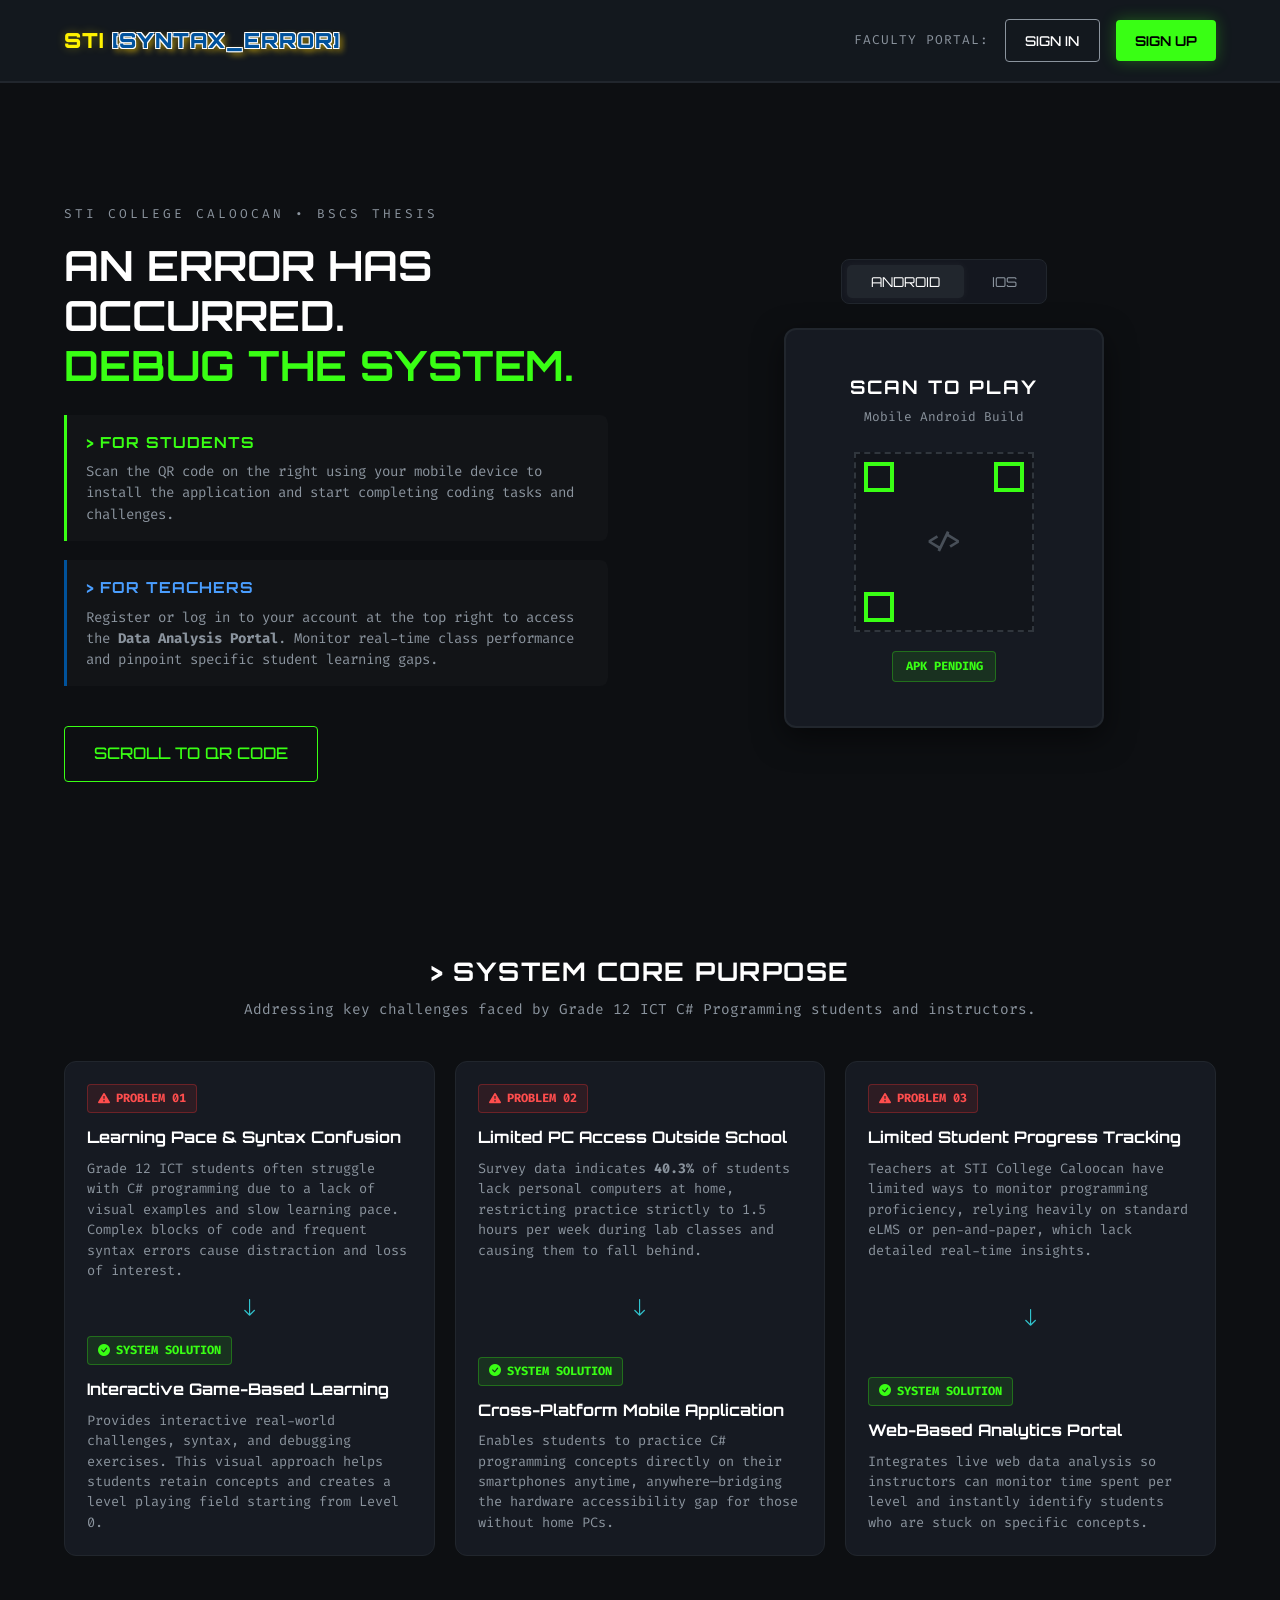
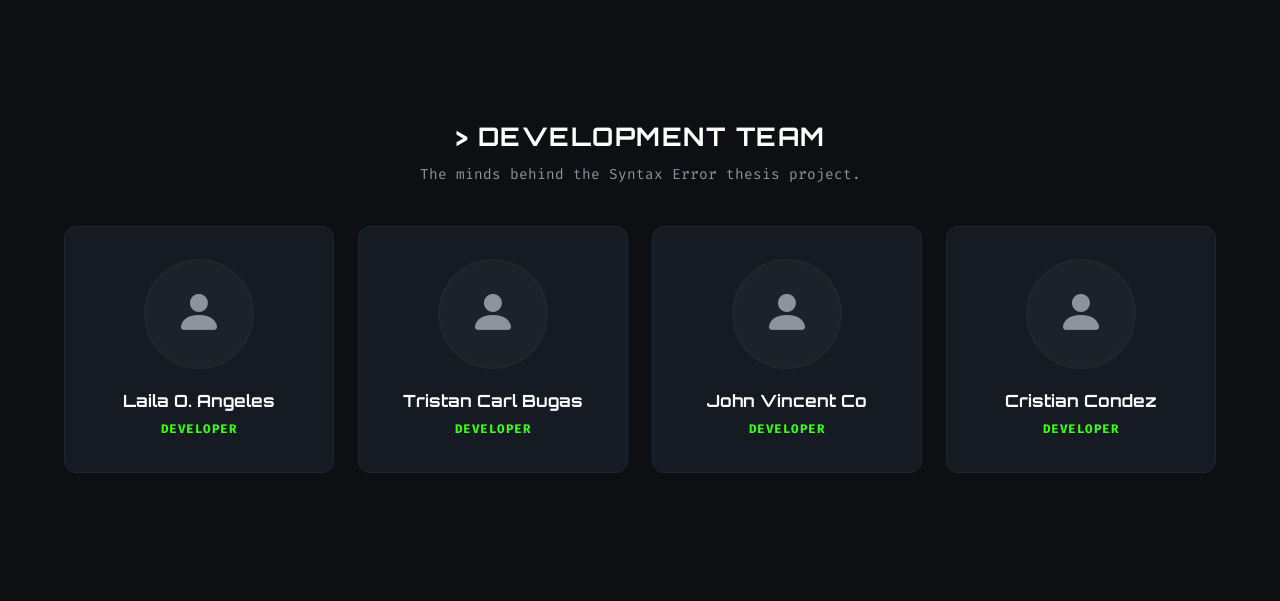
==== index.html @ 2ed21e14 "Test run" ====
<!DOCTYPE html>
<html lang="en">
<head>
    <meta charset="UTF-8">
    <meta name="viewport" content="width=device-width, initial-scale=1.0">
    <title>Syntax Error | STI Caloocan Thesis Project</title>
    <!-- Fonts -->
    <link href="https://fonts.googleapis.com/css2?family=Fira+Code:wght@400;700&family=Orbitron:wght@500;900&display=swap" rel="stylesheet">
    <!-- Bootstrap Icons CDN for system badges & arrows -->
    <link rel="stylesheet" href="https://cdn.jsdelivr.net/npm/bootstrap-icons@1.11.1/font/bootstrap-icons.css">
    <link rel="stylesheet" href="style.css">
</head>
<body>

    <!-- Header / Navigation Bar -->
    <header class="navbar">
        <div class="logo">
            <span class="sti-text">STI</span> <span class="game-title">[SYNTAX_ERROR]</span>
        </div>
        <div class="auth-buttons">
            <span class="portal-label">Faculty Portal:</span>
            <a href="Components/LogIn.html" class="btn btn-secondary">Sign In</a>
            <a href="Components/register.html" class="btn btn-primary">Sign Up</a>
        </div>
    </header>

    <!-- Hero Section -->
    <main class="hero-container">
        <section class="game-intro">
            <p class="school-tag">STI COLLEGE CALOOCAN • BSCS THESIS</p>
            <h1>AN ERROR HAS OCCURRED. <br><span class="glitch-text">DEBUG THE SYSTEM.</span></h1>
            
            <div class="info-split">
                <div class="info-block">
                    <h2 class="block-title">&gt; FOR STUDENTS</h2>
                    <p>Scan the QR code on the right using your mobile device to install the application and start completing coding tasks and challenges.</p>
                </div>
                
                <div class="info-block">
                    <h2 class="block-title">&gt; FOR TEACHERS</h2>
                    <p>Register or log in to your account at the top right to access the <strong>Data Analysis Portal</strong>. Monitor real-time class performance and pinpoint specific student learning gaps.</p>
                </div>
            </div>

            <div class="cta-actions">
                <a href="#qr-section" class="btn btn-outline-neon btn-large">Scroll to QR Code</a>
            </div>
        </section>

        <!-- 3D Interactive Card Section -->
        <section id="qr-section" class="qr-container">
            <div class="toggle-container">
                <button id="btn-android" class="toggle-btn active">Android</button>
                <button id="btn-ios" class="toggle-btn">iOS</button>
            </div>

            <div class="flip-card">
                <div class="flip-card-inner" id="qr-card-inner">
                    
                    <!-- Android Front Card -->
                    <div class="qr-card card-front">
                        <h3>SCAN TO PLAY</h3>
                        <p class="qr-sub">Mobile Android Build</p>
                        
                        <div class="qr-placeholder android-theme">
                            <div class="qr-corner top-left"></div>
                            <div class="qr-corner top-right"></div>
                            <div class="qr-corner bottom-left"></div>
                            <div class="qr-center-icon">
                                <span class="code-symbol">&lt;/&gt;</span>
                            </div>
                        </div>
                        <span class="status-badge">APK PENDING</span>
                    </div>

                    <!-- iOS Back Card -->
                    <div class="qr-card card-back">
                        <h3>SCAN TO PLAY</h3>
                        <p class="qr-sub">Mobile iOS Build</p>
                        
                        <div class="qr-placeholder ios-theme">
                            <div class="qr-corner top-left"></div>
                            <div class="qr-corner top-right"></div>
                            <div class="qr-corner bottom-left"></div>
                            <div class="qr-center-icon">
                                <span class="code-symbol">iOS</span>
                            </div>
                        </div>
                        <span class="status-badge status-ios">TESTFLIGHT PENDING</span>
                    </div>

                </div>
            </div>
        </section>
    </main>

    <!-- Problems & Solutions / System Core Purpose Section -->
    <section class="impact-section">
        <div class="section-title-wrap">
            <h2>&gt; SYSTEM CORE PURPOSE</h2>
            <p>Addressing key challenges faced by Grade 12 ICT C# Programming students and instructors.</p>
        </div>

        <div class="problems-solutions-grid">

            <!-- Problem & Solution 1 -->
            <div class="impact-card">
                <div class="problem-box">
                    <span class="badge problem-badge"><i class="bi bi-exclamation-triangle-fill"></i> Problem 01</span>
                    <h3>Learning Pace & Syntax Confusion</h3>
                    <p>Grade 12 ICT students often struggle with C# programming due to a lack of visual examples and slow learning pace. Complex blocks of code and frequent syntax errors cause distraction and loss of interest.</p>
                </div>
                <div class="solution-arrow"><i class="bi bi-arrow-down"></i></div>
                <div class="solution-box">
                    <span class="badge solution-badge"><i class="bi bi-check-circle-fill"></i> System Solution</span>
                    <h3>Interactive Game-Based Learning</h3>
                    <p>Provides interactive real-world challenges, syntax, and debugging exercises. This visual approach helps students retain concepts and creates a level playing field starting from Level 0.</p>
                </div>
            </div>

            <!-- Problem & Solution 2 -->
            <div class="impact-card">
                <div class="problem-box">
                    <span class="badge problem-badge"><i class="bi bi-exclamation-triangle-fill"></i> Problem 02</span>
                    <h3>Limited PC Access Outside School</h3>
                    <p>Survey data indicates <strong>40.3%</strong> of students lack personal computers at home, restricting practice strictly to 1.5 hours per week during lab classes and causing them to fall behind.</p>
                </div>
                <div class="solution-arrow"><i class="bi bi-arrow-down"></i></div>
                <div class="solution-box">
                    <span class="badge solution-badge"><i class="bi bi-check-circle-fill"></i> System Solution</span>
                    <h3>Cross-Platform Mobile Application</h3>
                    <p>Enables students to practice C# programming concepts directly on their smartphones anytime, anywhere—bridging the hardware accessibility gap for those without home PCs.</p>
                </div>
            </div>

            <!-- Problem & Solution 3 -->
            <div class="impact-card">
                <div class="problem-box">
                    <span class="badge problem-badge"><i class="bi bi-exclamation-triangle-fill"></i> Problem 03</span>
                    <h3>Limited Student Progress Tracking</h3>
                    <p>Teachers at STI College Caloocan have limited ways to monitor programming proficiency, relying heavily on standard eLMS or pen-and-paper, which lack detailed real-time insights.</p>
                </div>
                <div class="solution-arrow"><i class="bi bi-arrow-down"></i></div>
                <div class="solution-box">
                    <span class="badge solution-badge"><i class="bi bi-check-circle-fill"></i> System Solution</span>
                    <h3>Web-Based Analytics Portal</h3>
                    <p>Integrates live web data analysis so instructors can monitor time spent per level and instantly identify students who are stuck on specific concepts.</p>
                </div>
            </div>

        </div>
    </section>

    <!-- Developers Section -->
    <section class="developers-section">
        <div class="section-title-wrap">
            <h2>&gt; DEVELOPMENT TEAM</h2>
            <p>The minds behind the Syntax Error thesis project.</p>
        </div>

        <div class="developers-grid">
            <!-- Developer 1 -->
            <div class="developer-card">
                <div class="dev-img-wrapper">
                    <!-- Replace 'src' with image path when available -->
                    <img src="" alt="Laila O. Angeles" class="dev-img" />
                    <div class="dev-img-placeholder">
                        <i class="bi bi-person-fill"></i>
                    </div>
                </div>
                <h3 class="dev-name">Laila O. Angeles</h3>
                <span class="dev-role">Developer</span>
            </div>

            <!-- Developer 2 -->
            <div class="developer-card">
                <div class="dev-img-wrapper">
                    <img src="" alt="Tristan Carl Bugas" class="dev-img" />
                    <div class="dev-img-placeholder">
                        <i class="bi bi-person-fill"></i>
                    </div>
                </div>
                <h3 class="dev-name">Tristan Carl Bugas</h3>
                <span class="dev-role">Developer</span>
            </div>

            <!-- Developer 3 -->
            <div class="developer-card">
                <div class="dev-img-wrapper">
                    <img src="" alt="John Vincent Co" class="dev-img" />
                    <div class="dev-img-placeholder">
                        <i class="bi bi-person-fill"></i>
                    </div>
                </div>
                <h3 class="dev-name">John Vincent Co</h3>
                <span class="dev-role">Developer</span>
            </div>

            <!-- Developer 4 -->
            <div class="developer-card">
                <div class="dev-img-wrapper">
                    <img src="" alt="Cristian Condez" class="dev-img" />
                    <div class="dev-img-placeholder">
                        <i class="bi bi-person-fill"></i>
                    </div>
                </div>
                <h3 class="dev-name">Cristian Condez</h3>
                <span class="dev-role">Developer</span>
            </div>
        </div>
    </section>

    <button id="scrollTopBtn" class="scroll-top-btn" aria-label="Scroll to top">
        <i class="bi bi-chevron-up"></i>
    </button>
    <script src="script.js"></script>
</body>
</html>
---- style.css ----
:root {
    --bg-color: #0d0f12;
    --card-bg: #161a22;
    --table-header: #1c212b;
    --border: #21262d;
    --sti-blue: #00529b;
    --sti-yellow: #fff200;
    --neon-green: #39ff14;
    --error-red: #2121d9ac;
    --risk-color: #ff4d4d;
    --mastery-color: #10b981;
    --ios-blue: #007aff;
    --text-main: #ffffff;
    --text-muted: #8b949e;
    --stat-icon: #38edf8;
    --font-heading: 'Orbitron', sans-serif;
    --font-primary: 'Fira Code', monospace;
}

* {
    margin: 0;
    padding: 0;
    box-sizing: border-box;
}

body {
    background-color: var(--bg-color);
    color: var(--text-main);
    font-family: var(--font-primary);
    overflow-x: hidden;
    line-height: 1.6;
}

/* ==========================================
   Navbar Layout
   ========================================== */
.navbar {
    display: flex;
    justify-content: space-between;
    align-items: center;
    padding: 1.2rem 5%;
    background-color: rgba(22, 26, 34, 0.85);
    backdrop-filter: blur(10px);
    border-bottom: 2px solid var(--border);
    position: sticky;
    top: 0;
    z-index: 100;
}

.logo {
    font-family: var(--font-heading);
    font-weight: 900;
    font-size: 1.3rem;
    letter-spacing: 1px;
}

.sti-text {
    color: var(--sti-yellow);
    text-shadow: 0 0 10px rgba(255, 242, 0, 0.3);
}

.game-title {
  color: #00529c; 
  text-shadow: 
    -1px -1px 0 #fff,  
     1px -1px 0 #fff,
    -1px  1px 0 #fff,
     1px  1px 0 #fff,
    3px 3px 6px rgba(255, 209, 0, 0.8);
}
.auth-buttons {
    display: flex;
    align-items: center;
    gap: 1rem;
}

.portal-label {
    font-size: 0.8rem;
    color: var(--text-muted);
    text-transform: uppercase;
    letter-spacing: 1px;
}

/* ==========================================
   Buttons 
   ========================================== */
.btn {
    text-decoration: none;
    font-family: var(--font-heading);
    font-weight: 500;
    padding: 0.6rem 1.2rem;
    border-radius: 4px;
    font-size: 0.85rem;
    transition: all 0.2s ease;
    text-transform: uppercase;
    display: inline-flex;
    align-items: center;
    justify-content: center;
    text-align: center;
}

.btn-primary {
    background-color: var(--neon-green);
    color: #000;
    font-weight: 700;
    box-shadow: 0 0 15px rgba(57, 255, 20, 0.3);
}

.btn-primary:hover {
    background-color: #fff;
    box-shadow: 0 0 25px rgba(255, 255, 255, 0.6);
}

.btn-secondary {
    border: 1px solid var(--text-muted);
    color: var(--text-main);
}

.btn-secondary:hover {
    border-color: var(--text-main);
    background-color: rgba(255, 255, 255, 0.05);
}

.btn-large {
    padding: 0.9rem 1.8rem;
    font-size: 1rem;
}

.btn-outline-neon {
    border: 1px solid var(--neon-green);
    color: var(--neon-green);
    background: transparent;
}

.btn-outline-neon:hover {
    background: rgba(57, 255, 20, 0.1);
    box-shadow: 0 0 15px rgba(57, 255, 20, 0.2);
}

/* ==========================================
   Hero Section
   ========================================== */
.hero-container {
    display: flex;
    min-height: calc(100vh - 80px);
    align-items: center;
    justify-content: space-between;
    padding: 3rem 5%;
    gap: 4rem;
}

.game-intro {
    flex: 1;
    max-width: 600px;
}

.school-tag {
    color: var(--text-muted);
    font-size: 0.8rem;
    letter-spacing: 3px;
    margin-bottom: 1rem;
}

h1 {
    font-family: var(--font-heading);
    font-size: 2.6rem;
    line-height: 1.2;
    margin-bottom: 1.5rem;
}

.glitch-text {
    color: var(--neon-green);
}

.info-split {
    display: flex;
    flex-direction: column;
    gap: 1.2rem;
    margin-bottom: 2.5rem;
    text-align: left;
}

.info-block {
    background: rgba(255, 255, 255, 0.02);
    border-left: 3px solid var(--border);
    padding: 1rem 1.2rem;
    border-radius: 0 8px 8px 0;
}

.info-block:first-child {
    border-left-color: var(--neon-green);
}

.info-block:last-child {
    border-left-color: var(--sti-blue);
}

.block-title {
    font-family: var(--font-heading);
    font-size: 0.95rem;
    margin-bottom: 0.4rem;
    letter-spacing: 1px;
}

.info-block:first-child .block-title {
    color: var(--neon-green);
}

.info-block:last-child .block-title {
    color: #4a9eff;
}

.info-block p {
    color: var(--text-muted);
    font-size: 0.88rem;
    line-height: 1.5;
}

/* ==========================================
   QR CARD YUNG NA FLIP
   ========================================== */
.qr-container {
    flex: 1;
    display: flex;
    flex-direction: column;
    align-items: center;
    gap: 1.5rem;
    width: 100%;
}

.toggle-container {
    display: flex;
    background: rgba(22, 26, 34, 0.8);
    border: 1px solid var(--border);
    padding: 0.3rem;
    border-radius: 8px;
    gap: 0.3rem;
}

.toggle-btn {
    background: transparent;
    border: none;
    color: var(--text-muted);
    padding: 0.5rem 1.5rem;
    font-family: var(--font-heading);
    cursor: pointer;
    font-size: 0.85rem;
    border-radius: 5px;
    transition: all 0.3s ease;
    text-transform: uppercase;
}

.toggle-btn.active {
    background: var(--border);
    color: #fff;
    box-shadow: 0 0 10px rgba(255,255,255,0.05);
}

.flip-card {
    background-color: transparent;
    width: 320px;
    height: 400px;
    perspective: 1000px;
}

.flip-card-inner {
    position: relative;
    width: 100%;
    height: 100%;
    text-align: center;
    transition: transform 0.6s cubic-bezier(0.4, 0, 0.2, 1);
    transform-style: preserve-3d;
}

.flip-card-inner.flipped {
    transform: rotateY(180deg);
}

.qr-card {
    position: absolute;
    width: 100%;
    height: 100%;
    -webkit-backface-visibility: hidden;
    backface-visibility: hidden;
    background-color: var(--card-bg);
    border: 2px solid var(--border);
    border-radius: 12px;
    padding: 2rem;
    display: flex;
    flex-direction: column;
    justify-content: center;
    align-items: center;
    box-shadow: 0 10px 30px rgba(0,0,0,0.5);
}

.card-front {
    z-index: 2;
    transform: rotateY(0deg);
}

.card-back {
    transform: rotateY(180deg);
    border-color: rgba(0, 122, 255, 0.3);
}

.qr-card h3 {
    font-family: var(--font-heading);
    letter-spacing: 2px;
    margin-bottom: 0.25rem;
}

.qr-sub {
    color: var(--text-muted);
    font-size: 0.8rem;
    margin-bottom: 1.5rem;
}

.qr-placeholder {
    width: 180px;
    height: 180px;
    border: 2px dashed #30363d;
    margin-bottom: 1.2rem;
    position: relative;
    background-color: rgba(0,0,0,0.2);
    display: flex;
    align-items: center;
    justify-content: center;
}

.android-theme .qr-corner { border: 4px solid var(--neon-green); }
.ios-theme .qr-corner { border: 4px solid var(--ios-blue); }

.qr-corner {
    width: 30px;
    height: 30px;
    position: absolute;
}
.top-left { top: 8px; left: 8px; border-right: none; border-bottom: none; }
.top-right { top: 8px; right: 8px; border-left: none; border-bottom: none; }
.bottom-left { bottom: 8px; left: 8px; border-right: none; border-top: none; }

.code-symbol {
    font-size: 1.3rem;
    color: #484f58;
    font-weight: bold;
}

.status-badge {
    display: inline-block;
    background-color: rgba(57, 255, 20, 0.1);
    color: var(--neon-green);
    border: 1px solid rgba(57, 255, 20, 0.3);
    padding: 0.3rem 0.8rem;
    font-size: 0.75rem;
    border-radius: 4px;
    font-weight: bold;
}

.status-ios {
    background-color: rgba(0, 122, 255, 0.1);
    color: var(--ios-blue);
    border: 1px solid rgba(0, 122, 255, 0.3);
}

/* ==========================================
   Impact / Problems & Solutions Section
   ========================================== */
.impact-section {
    padding: 3rem 5%;
    max-width: 1400px;
    margin: 0 auto 4rem auto;
}

.section-title-wrap {
    margin-bottom: 2.5rem;
    text-align: center;
}

.section-title-wrap h2 {
    font-family: var(--font-heading);
    font-size: 1.6rem;
    text-transform: uppercase;
    letter-spacing: 1.5px;
    color: var(--text-main);
}

.section-title-wrap p {
    color: var(--text-muted);
    font-size: 0.9rem;
    margin-top: 6px;
}

.problems-solutions-grid {
    display: grid;
    grid-template-columns: repeat(3, 1fr);
    gap: 20px;
}

.impact-card {
    background-color: var(--card-bg);
    border: 1px solid var(--border);
    border-radius: 12px;
    padding: 22px;
    display: flex;
    flex-direction: column;
    justify-content: space-between;
    transition: transform 0.2s ease, border-color 0.2s ease;
}

.impact-card:hover {
    transform: translateY(-4px);
    border-color: #30363d;
}

.problem-box, .solution-box {
    display: flex;
    flex-direction: column;
    gap: 8px;
}

.problem-box h3, .solution-box h3 {
    font-size: 1rem;
    font-family: var(--font-heading);
    color: var(--text-main);
    margin-top: 4px;
}

.problem-box p, .solution-box p {
    font-size: 0.85rem;
    color: var(--text-muted);
    line-height: 1.5;
}

.solution-arrow {
    text-align: center;
    color: var(--stat-icon);
    font-size: 1.2rem;
    padding: 12px 0;
    opacity: 0.8;
}

/* Custom Badges */
.badge {
    display: inline-flex;
    align-items: center;
    gap: 6px;
    font-size: 0.75rem;
    font-weight: 700;
    padding: 4px 10px;
    border-radius: 4px;
    width: fit-content;
    text-transform: uppercase;
    font-family: var(--font-primary);
}

.problem-badge {
    background-color: rgba(255, 51, 51, 0.1);
    color: var(--risk-color);
    border: 1px solid rgba(255, 51, 51, 0.3);
}

.solution-badge {
    background-color: rgba(57, 255, 20, 0.1);
    color: var(--neon-green);
    border: 1px solid rgba(57, 255, 20, 0.3);
}

/* ==========================================
   Responsive Adaptations
   ========================================== */
@media (max-width: 1024px) {
    .problems-solutions-grid {
        grid-template-columns: 1fr;
        gap: 25px;
    }

    .hero-container {
        gap: 2rem;
    }
}

@media (max-width: 768px) {
    .navbar {
        flex-direction: column;
        gap: 1rem;
        padding: 1rem 5%;
        text-align: center;
    }

    .portal-label {
        display: none;
    }

    .hero-container {
        flex-direction: column;
        text-align: center;
        padding-top: 2rem;
        gap: 2.5rem;
    }

    .game-intro {
        max-width: 100%;
    }

    h1 {
        font-size: 2rem;
    }

    .flip-card {
        width: 100%;
        max-width: 320px;
    }

    .impact-section {
        padding: 2rem 5%;
    }

    .section-title-wrap h2 {
        font-size: 1.3rem;
    }
}
/* ==========================================
   Universal Scroll-to-Top Button
   ========================================== */
.scroll-top-btn {
    position: fixed;
    /* Respects safe areas on modern mobile devices (e.g., iPhone home bars) */
    bottom: max(24px, env(safe-area-inset-bottom, 24px));
    right: max(24px, env(safe-area-inset-right, 24px));
    width: 48px;
    height: 48px;
    background-color: var(--card-bg);
    border: 1.5px solid var(--neon-green);
    color: var(--neon-green);
    border-radius: 8px;
    cursor: pointer;
    display: flex;
    align-items: center;
    justify-content: center;
    font-size: 1.25rem;
    z-index: 9999;

    opacity: 0;
    visibility: hidden;
    transform: translateY(12px);
    transition: opacity 0.3s cubic-bezier(0.4, 0, 0.2, 1),
                transform 0.3s cubic-bezier(0.4, 0, 0.2, 1),
                background-color 0.2s ease,
                color 0.2s ease,
                box-shadow 0.2s ease;
    
    box-shadow: 0 4px 20px rgba(0, 0, 0, 0.6);
    -webkit-tap-highlight-color: transparent;
    will-change: transform, opacity;
}


.scroll-top-btn.show {
    opacity: 1;
    visibility: visible;
    transform: translateY(0);
}

@media (hover: hover) and (pointer: fine) {
    .scroll-top-btn:hover {
        background-color: var(--neon-green);
        color: #000000;
        box-shadow: 0 0 20px rgba(57, 255, 20, 0.5);
        transform: translateY(-3px);
    }
}

.scroll-top-btn:active {
    transform: translateY(1px) scale(0.95);
    background-color: rgba(57, 255, 20, 0.2);
}

/* Mobile Screens Optimization */
@media (max-width: 768px) {
    .scroll-top-btn {
        width: 42px;
        height: 42px;
        font-size: 1.1rem;
        bottom: max(16px, env(safe-area-inset-bottom, 16px));
        right: max(16px, env(safe-area-inset-right, 16px));
    }
}
/* ==========================================
   Development Team Section
   ========================================== */
.developers-section {
    padding: 3rem 5%;
    max-width: 1400px;
    margin: 0 auto 5rem auto;
}

.developers-grid {
    display: grid;
    grid-template-columns: repeat(4, 1fr);
    gap: 24px;
    margin-top: 1rem;
}

.developer-card {
    background-color: var(--card-bg);
    border: 1px solid var(--border);
    border-radius: 12px;
    padding: 2rem 1.5rem;
    display: flex;
    flex-direction: column;
    align-items: center;
    text-align: center;
    transition: transform 0.3s ease, border-color 0.3s ease, box-shadow 0.3s ease;
}

.developer-card:hover {
    transform: translateY(-6px);
    border-color: var(--neon-green);
    box-shadow: 0 8px 25px rgba(57, 255, 20, 0.15);
}

.dev-img-wrapper {
    width: 110px;
    height: 110px;
    border-radius: 50%;
    border: 2px solid var(--border);
    position: relative;
    overflow: hidden;
    margin-bottom: 1.2rem;
    background-color: rgba(255, 255, 255, 0.03);
    display: flex;
    align-items: center;
    justify-content: center;
    transition: border-color 0.3s ease;
}

.developer-card:hover .dev-img-wrapper {
    border-color: var(--neon-green);
}

.dev-img {
    width: 100%;
    height: 100%;
    object-fit: cover;
    display: block;
    position: absolute;
    top: 0;
    left: 0;
    z-index: 2;
}

/* Fallback placeholder when img src is empty */
.dev-img:not([src]), 
.dev-img[src=""] {
    display: none;
}

.dev-img-placeholder {
    font-size: 3rem;
    color: var(--text-muted);
    display: flex;
    align-items: center;
    justify-content: center;
    width: 100%;
    height: 100%;
}

.dev-name {
    font-family: var(--font-heading);
    font-size: 1.05rem;
    font-weight: 700;
    color: var(--text-main);
    margin-bottom: 0.3rem;
}

.dev-role {
    font-size: 0.78rem;
    color: var(--neon-green);
    text-transform: uppercase;
    letter-spacing: 1.5px;
    font-weight: 700;
}

/* Grid Responsiveness for Developers */
@media (max-width: 1024px) {
    .developers-grid {
        grid-template-columns: repeat(2, 1fr);
    }
}

@media (max-width: 600px) {
    .developers-grid {
        grid-template-columns: 1fr;
    }
}
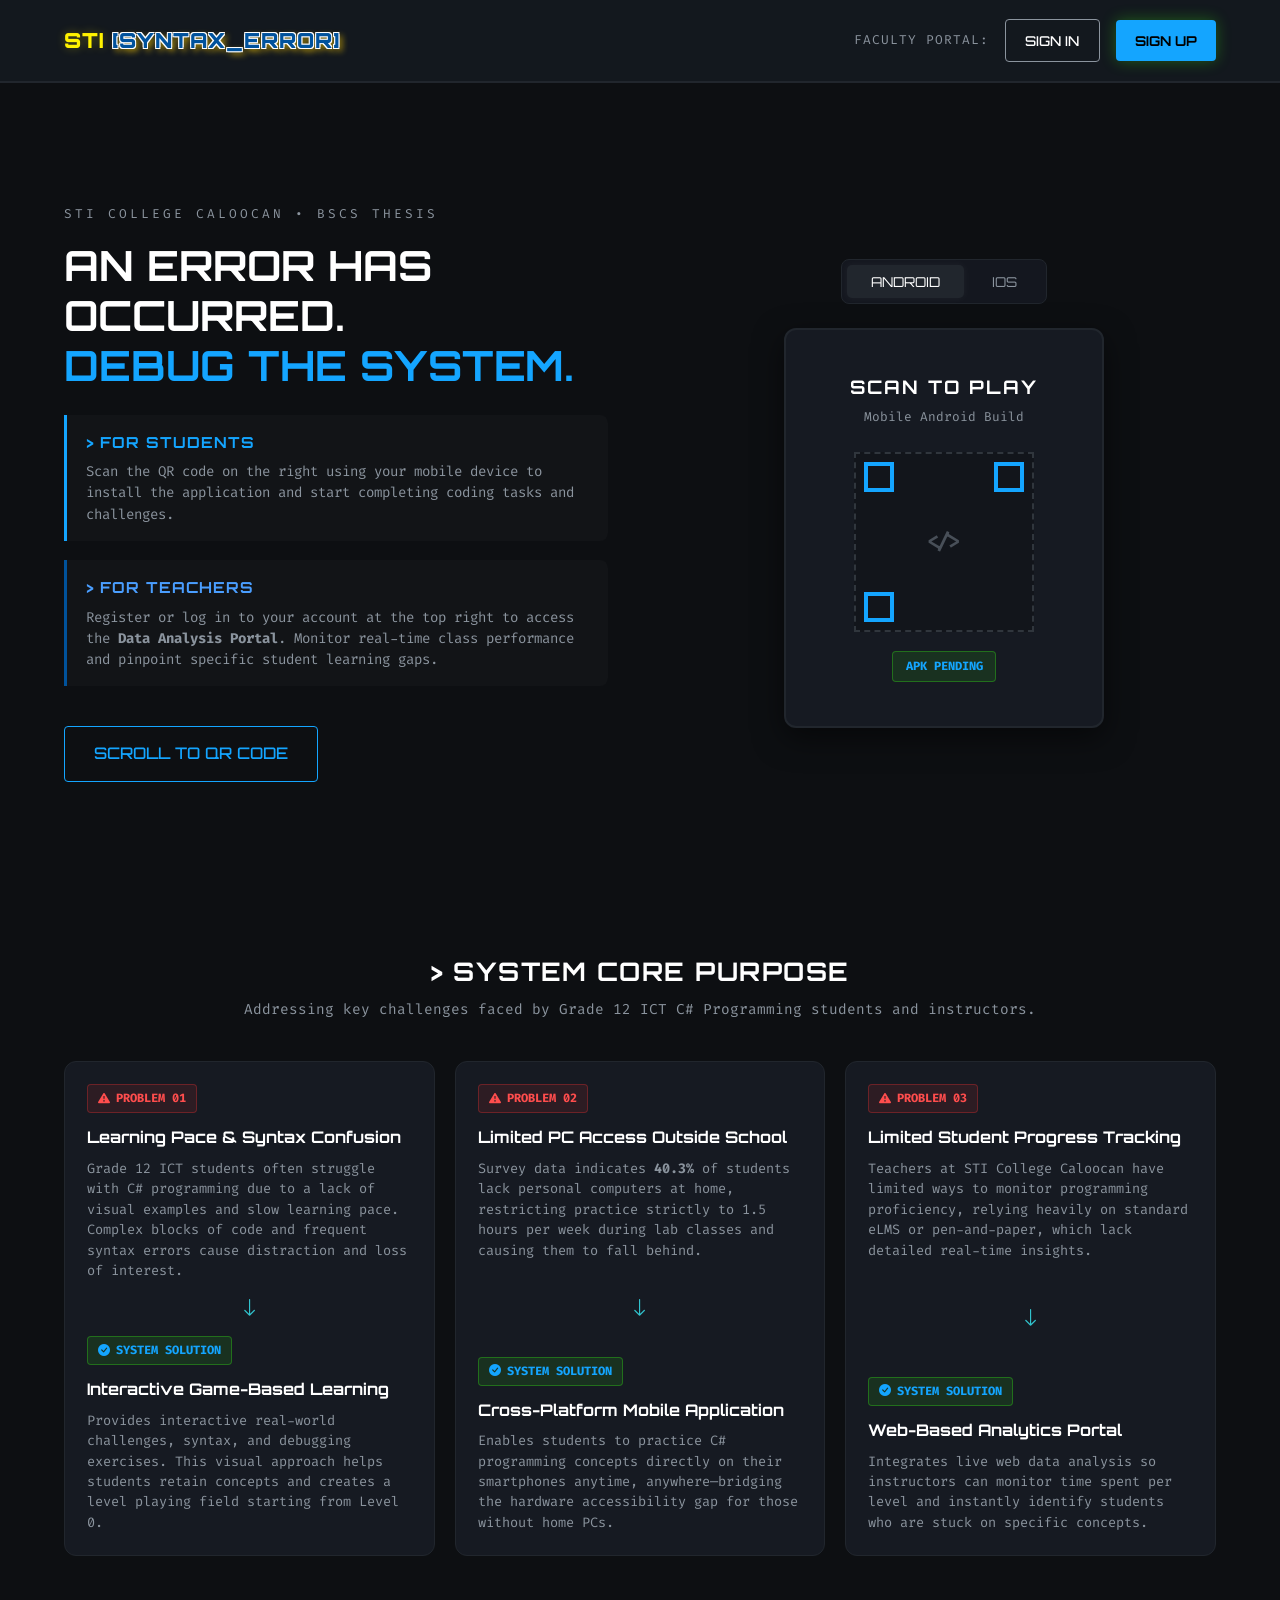
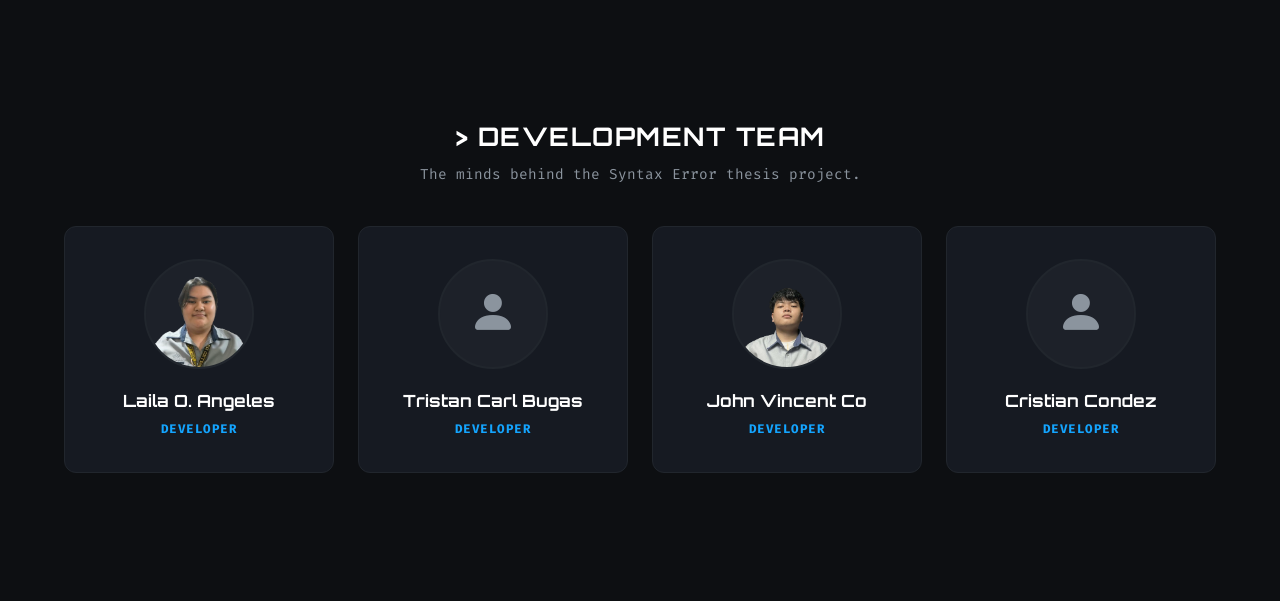
==== commit faa1df31: "Changes" ====
--- a/index.html
+++ b/index.html
@@ -163,23 +163,22 @@
             <div class="developer-card">
                 <div class="dev-img-wrapper">
                     <!-- Replace 'src' with image path when available -->
-                    <img src="" alt="Laila O. Angeles" class="dev-img" />
+                    <img src="Images/Laila.png" alt="Laila O. Angeles" class="dev-img" />
+                    <div class="dev-img-placeholder">
+                    </div>
+                </div>
+                <h3 class="dev-name">Laila O. Angeles</h3>
+                <span class="dev-role">Developer</span>
+            </div>
+
+            <!-- Developer 2 -->
+            <div class="developer-card">
+                <div class="dev-img-wrapper">
+                    <img src="" alt="Tristan Carl Bugas" class="dev-img" />
                     <div class="dev-img-placeholder">
                         <i class="bi bi-person-fill"></i>
                     </div>
                 </div>
-                <h3 class="dev-name">Laila O. Angeles</h3>
-                <span class="dev-role">Developer</span>
-            </div>
-
-            <!-- Developer 2 -->
-            <div class="developer-card">
-                <div class="dev-img-wrapper">
-                    <img src="" alt="Tristan Carl Bugas" class="dev-img" />
-                    <div class="dev-img-placeholder">
-                        <i class="bi bi-person-fill"></i>
-                    </div>
-                </div>
                 <h3 class="dev-name">Tristan Carl Bugas</h3>
                 <span class="dev-role">Developer</span>
             </div>
@@ -187,9 +186,9 @@
             <!-- Developer 3 -->
             <div class="developer-card">
                 <div class="dev-img-wrapper">
-                    <img src="" alt="John Vincent Co" class="dev-img" />
-                    <div class="dev-img-placeholder">
-                        <i class="bi bi-person-fill"></i>
+                    <img src="Images/Jco1x1.png" alt="John Vincent Co" class="dev-img" />
+                    <div class="dev-img-placeholder">
+
                     </div>
                 </div>
                 <h3 class="dev-name">John Vincent Co</h3>
--- a/style.css
+++ b/style.css
@@ -5,10 +5,10 @@
     --border: #21262d;
     --sti-blue: #00529b;
     --sti-yellow: #fff200;
-    --neon-green: #39ff14;
+    --neon-green: #14a5ff;
     --error-red: #2121d9ac;
     --risk-color: #ff4d4d;
-    --mastery-color: #10b981;
+    --mastery-color: #010573;
     --ios-blue: #007aff;
     --text-main: #ffffff;
     --text-muted: #8b949e;
